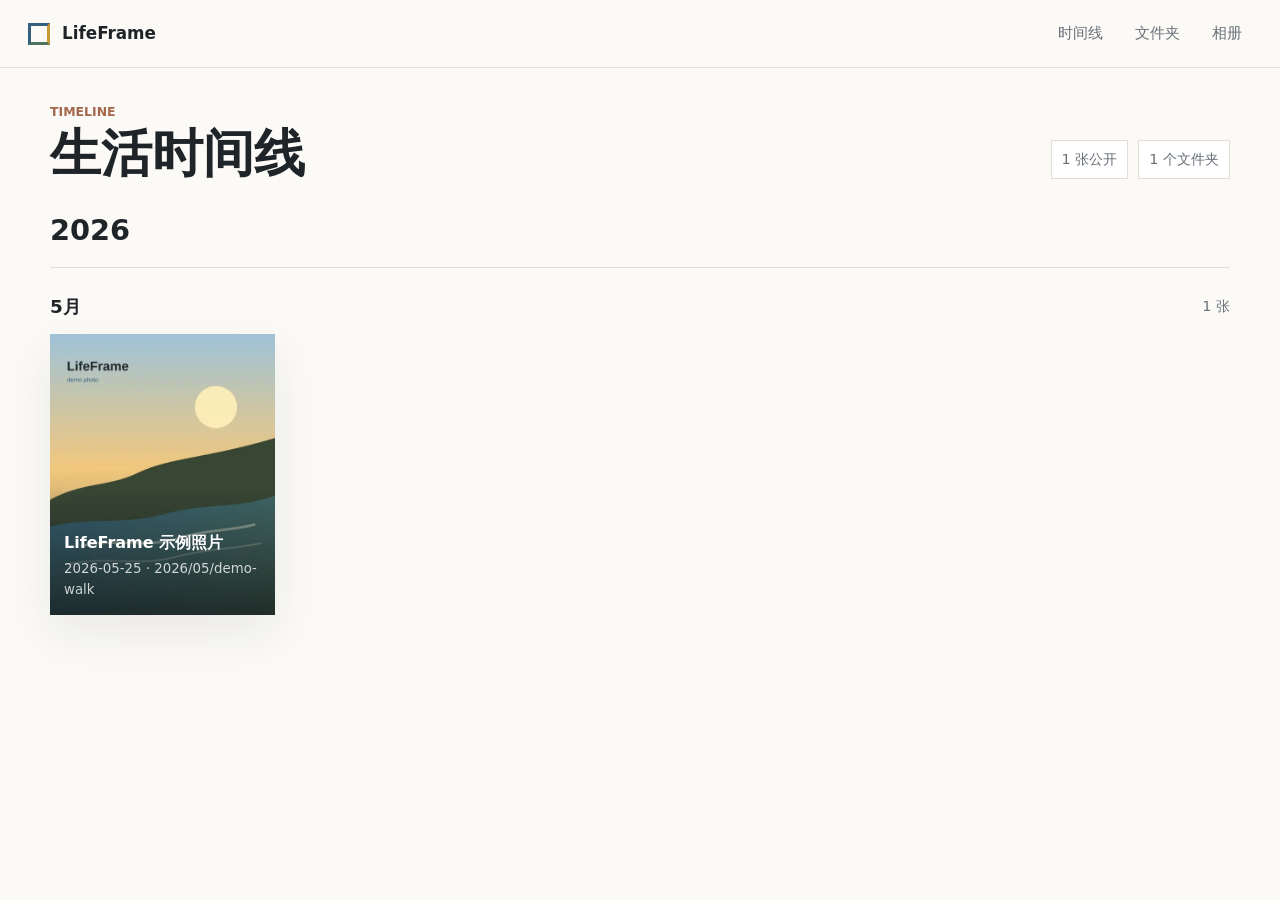
==== index.html @ ef56c811 "deploy: Zy-Tolearn/my-life-frame@ffb9ec432729b1dc6c2870d56d24f0f19c118aeb" ====
<!DOCTYPE html><html lang="zh-CN"> <head><meta charset="UTF-8"><meta name="viewport" content="width=device-width, initial-scale=1.0"><meta name="description" content="LifeFrame personal gallery"><title>LifeFrame · 时间线</title><link rel="stylesheet" href="/styles/global.css"></head> <body> <header class="app-header"> <a class="brand" href="/"> <span class="brand-mark" aria-hidden="true"></span> <span>LifeFrame</span> </a> <nav aria-label="主导航"> <a href="/">时间线</a> <a href="/folders/">文件夹</a> <a href="/albums/">相册</a> </nav> </header> <main>  <section class="toolbar"> <div> <p class="eyebrow">Timeline</p> <h1>生活时间线</h1> </div> <div class="stats" aria-label="图库统计"> <span>1 张公开</span> <span>1 个文件夹</span> </div> </section> <div class="timeline"> <section class="year-section"> <h2>2026</h2> <section class="month-section"> <div class="month-heading"> <h3>5月</h3> <span>1 张</span> </div> <div class="photo-grid"> <a class="photo-tile" href="/photos/2026-05-demo-walk-lifeframe-demo-2d6254af/" aria-label="LifeFrame 示例照片"> <img src="/generated/thumbs/2026-05-demo-walk-lifeframe-demo-2d6254af.webp" alt="LifeFrame 示例照片" loading="lazy" width="480"> <span class="photo-caption"> <strong>LifeFrame 示例照片</strong> <small>2026-05-25 · 2026/05/demo-walk</small> </span> </a> </div> </section> </section> </div> </main> </body></html>
---- styles/global.css ----
:root {
  color-scheme: light;
  --paper: #fbfaf7;
  --surface: #ffffff;
  --ink: #1f2428;
  --muted: #687078;
  --line: #e2ded7;
  --blue: #315f7d;
  --green: #4f735d;
  --clay: #a6684c;
  --gold: #c89a35;
  --shadow: 0 18px 45px rgba(31, 36, 40, 0.08);
}

* {
  box-sizing: border-box;
}

body {
  margin: 0;
  min-height: 100vh;
  background: var(--paper);
  color: var(--ink);
  font-family: Inter, "Noto Sans SC", "Microsoft YaHei", system-ui, sans-serif;
  line-height: 1.6;
}

a {
  color: inherit;
  text-decoration: none;
}

img {
  display: block;
  max-width: 100%;
}

.app-header {
  position: sticky;
  top: 0;
  z-index: 10;
  display: flex;
  align-items: center;
  justify-content: space-between;
  gap: 20px;
  min-height: 68px;
  padding: 0 28px;
  border-bottom: 1px solid rgba(226, 222, 215, 0.84);
  background: rgba(251, 250, 247, 0.9);
  backdrop-filter: blur(16px);
}

.brand,
.app-header nav {
  display: flex;
  align-items: center;
  gap: 12px;
}

.brand {
  font-weight: 760;
  font-size: 1.05rem;
}

.brand-mark {
  width: 22px;
  height: 22px;
  border: 3px solid var(--blue);
  border-right-color: var(--gold);
  border-bottom-color: var(--green);
}

.app-header nav a {
  padding: 8px 10px;
  color: var(--muted);
  font-size: 0.94rem;
}

.app-header nav a:hover,
.text-link:hover {
  color: var(--blue);
}

main {
  width: min(1180px, calc(100% - 36px));
  margin: 0 auto;
  padding: 34px 0 70px;
}

.toolbar {
  display: flex;
  align-items: end;
  justify-content: space-between;
  gap: 24px;
  margin-bottom: 28px;
}

.eyebrow {
  margin: 0 0 6px;
  color: var(--clay);
  font-size: 0.78rem;
  font-weight: 760;
  text-transform: uppercase;
}

h1,
h2,
h3,
p {
  margin-top: 0;
}

h1 {
  margin-bottom: 0;
  font-size: clamp(2rem, 4vw, 4.8rem);
  line-height: 1;
  letter-spacing: 0;
}

h2 {
  font-size: 1.8rem;
}

h3 {
  font-size: 1.15rem;
}

.stats {
  display: flex;
  gap: 10px;
  flex-wrap: wrap;
  justify-content: flex-end;
}

.stats span,
.tags span {
  border: 1px solid var(--line);
  background: var(--surface);
  padding: 7px 10px;
  color: var(--muted);
  font-size: 0.9rem;
}

.timeline {
  display: grid;
  gap: 40px;
}

.year-section > h2 {
  padding-bottom: 14px;
  border-bottom: 1px solid var(--line);
}

.month-section {
  margin-top: 22px;
}

.month-heading {
  display: flex;
  align-items: center;
  justify-content: space-between;
  gap: 16px;
  margin-bottom: 12px;
}

.month-heading h3 {
  margin: 0;
}

.month-heading span {
  color: var(--muted);
  font-size: 0.9rem;
}

.photo-grid {
  display: grid;
  grid-template-columns: repeat(auto-fill, minmax(220px, 1fr));
  gap: 14px;
}

.photo-tile {
  position: relative;
  overflow: hidden;
  min-height: 260px;
  background: var(--surface);
  box-shadow: var(--shadow);
}

.photo-tile img {
  width: 100%;
  height: 100%;
  aspect-ratio: 4 / 5;
  object-fit: cover;
  transition: transform 180ms ease;
}

.photo-tile:hover img {
  transform: scale(1.025);
}

.photo-caption {
  position: absolute;
  inset: auto 0 0;
  display: grid;
  gap: 2px;
  padding: 42px 14px 14px;
  color: #fff;
  background: linear-gradient(180deg, rgba(0, 0, 0, 0), rgba(14, 18, 22, 0.7));
}

.photo-caption small {
  color: rgba(255, 255, 255, 0.78);
}

.folder-grid {
  display: grid;
  grid-template-columns: repeat(auto-fill, minmax(240px, 1fr));
  gap: 16px;
}

.folder-card {
  overflow: hidden;
  display: grid;
  min-height: 210px;
  background: var(--surface);
  box-shadow: var(--shadow);
}

.folder-card img {
  width: 100%;
  height: 150px;
  object-fit: cover;
}

.folder-card span {
  display: grid;
  gap: 3px;
  padding: 14px;
}

.folder-card small {
  color: var(--muted);
}

.photo-detail {
  display: grid;
  grid-template-columns: minmax(0, 1fr) minmax(280px, 360px);
  gap: 28px;
  align-items: start;
}

.photo-stage {
  background: #111;
  box-shadow: var(--shadow);
}

.photo-stage img {
  width: 100%;
  max-height: calc(100vh - 120px);
  object-fit: contain;
}

.photo-meta {
  position: sticky;
  top: 94px;
  display: grid;
  gap: 18px;
  padding: 22px 0;
}

.photo-meta h1 {
  font-size: 2rem;
  line-height: 1.1;
}

.note {
  color: var(--ink);
  font-size: 1.05rem;
}

.intro-note {
  max-width: 680px;
  margin: 16px 0 0;
  color: var(--muted);
}

dl {
  display: grid;
  gap: 16px;
  margin: 0;
}

dt {
  color: var(--muted);
  font-size: 0.82rem;
}

dd {
  margin: 3px 0 0;
}

.tags {
  display: flex;
  flex-wrap: wrap;
  gap: 8px;
}

.text-link {
  color: var(--muted);
  font-weight: 680;
}

.empty-state {
  padding: 52px 0;
  border-top: 1px solid var(--line);
  color: var(--muted);
}

.empty-state h2 {
  color: var(--ink);
}

@media (max-width: 760px) {
  .app-header {
    align-items: flex-start;
    flex-direction: column;
    padding: 14px 18px;
  }

  main {
    width: min(100% - 24px, 1180px);
    padding-top: 24px;
  }

  .toolbar,
  .photo-detail {
    display: grid;
  }

  h1 {
    font-size: 2.25rem;
  }

  .photo-grid {
    grid-template-columns: repeat(2, minmax(0, 1fr));
    gap: 10px;
  }

  .photo-tile {
    min-height: 190px;
  }

  .photo-meta {
    position: static;
  }
}
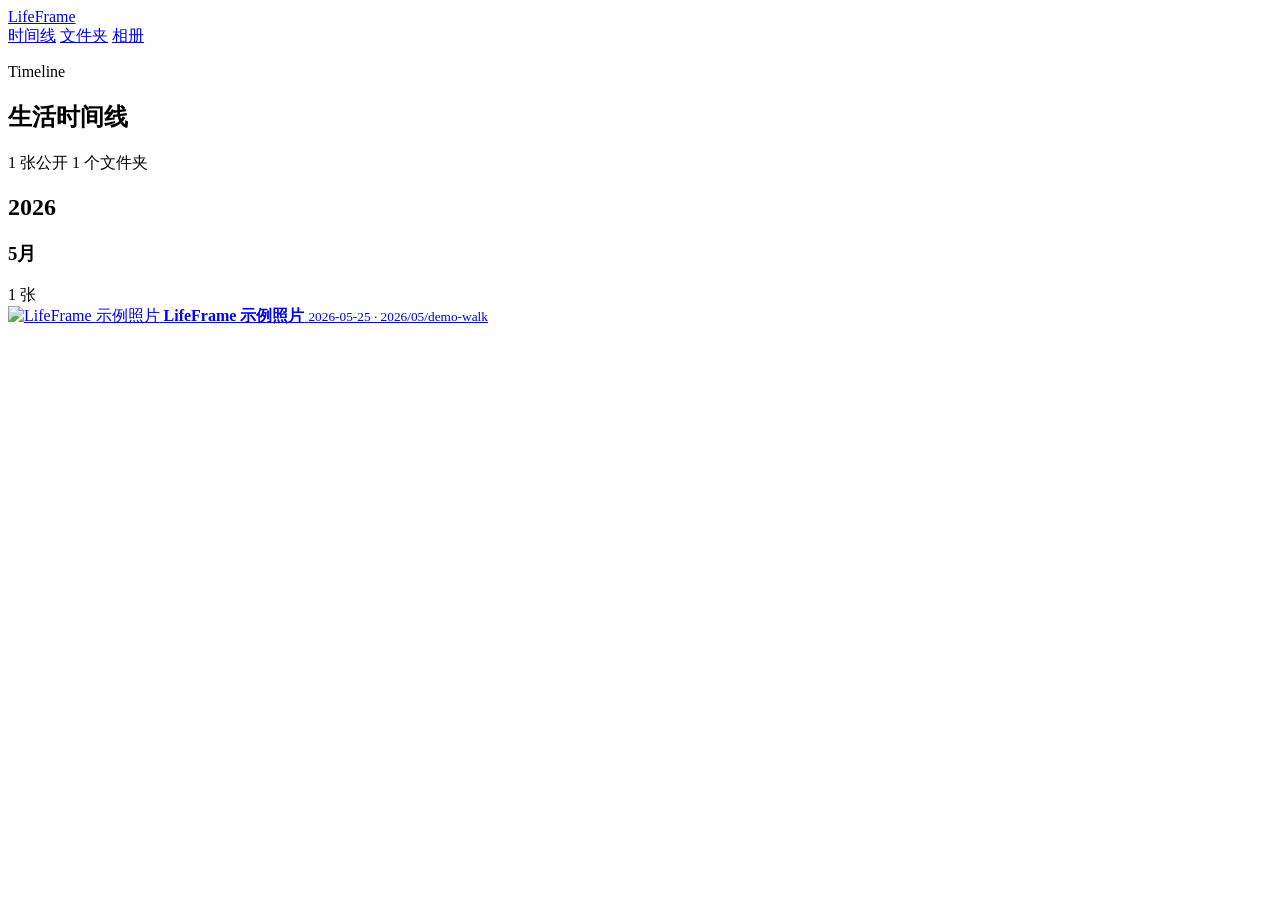
==== commit 661a937f: "deploy: Zy-Tolearn/my-life-frame@c5708a6a362dea88448c0b21f30b4bd6b3f8363a" ====
--- a/index.html
+++ b/index.html
@@ -1 +1 @@
-<!DOCTYPE html><html lang="zh-CN"> <head><meta charset="UTF-8"><meta name="viewport" content="width=device-width, initial-scale=1.0"><meta name="description" content="LifeFrame personal gallery"><title>LifeFrame · 时间线</title><link rel="stylesheet" href="/styles/global.css"></head> <body> <header class="app-header"> <a class="brand" href="/"> <span class="brand-mark" aria-hidden="true"></span> <span>LifeFrame</span> </a> <nav aria-label="主导航"> <a href="/">时间线</a> <a href="/folders/">文件夹</a> <a href="/albums/">相册</a> </nav> </header> <main>  <section class="toolbar"> <div> <p class="eyebrow">Timeline</p> <h1>生活时间线</h1> </div> <div class="stats" aria-label="图库统计"> <span>1 张公开</span> <span>1 个文件夹</span> </div> </section> <div class="timeline"> <section class="year-section"> <h2>2026</h2> <section class="month-section"> <div class="month-heading"> <h3>5月</h3> <span>1 张</span> </div> <div class="photo-grid"> <a class="photo-tile" href="/photos/2026-05-demo-walk-lifeframe-demo-2d6254af/" aria-label="LifeFrame 示例照片"> <img src="/generated/thumbs/2026-05-demo-walk-lifeframe-demo-2d6254af.webp" alt="LifeFrame 示例照片" loading="lazy" width="480"> <span class="photo-caption"> <strong>LifeFrame 示例照片</strong> <small>2026-05-25 · 2026/05/demo-walk</small> </span> </a> </div> </section> </section> </div> </main> </body></html>+<!DOCTYPE html><html lang="zh-CN"> <head><meta charset="UTF-8"><meta name="viewport" content="width=device-width, initial-scale=1.0"><meta name="description" content="LifeFrame personal gallery"><title>LifeFrame · 时间线</title><link rel="stylesheet" href="/my-life-frame-site/styles/global.css"></head> <body> <header class="app-header"> <a class="brand" href="/"> <span class="brand-mark" aria-hidden="true"></span> <span>LifeFrame</span> </a> <nav aria-label="主导航"> <a href="/">时间线</a> <a href="/folders/">文件夹</a> <a href="/albums/">相册</a> </nav> </header> <main>  <section class="toolbar"> <div> <p class="eyebrow">Timeline</p> <h1>生活时间线</h1> </div> <div class="stats" aria-label="图库统计"> <span>1 张公开</span> <span>1 个文件夹</span> </div> </section> <div class="timeline"> <section class="year-section"> <h2>2026</h2> <section class="month-section"> <div class="month-heading"> <h3>5月</h3> <span>1 张</span> </div> <div class="photo-grid"> <a class="photo-tile" href="/my-life-frame-site/photos/2026-05-demo-walk-lifeframe-demo-2d6254af/" aria-label="LifeFrame 示例照片"> <img src="/my-life-frame-site/generated/thumbs/2026-05-demo-walk-lifeframe-demo-2d6254af.webp" alt="LifeFrame 示例照片" loading="lazy" width="480"> <span class="photo-caption"> <strong>LifeFrame 示例照片</strong> <small>2026-05-25 · 2026/05/demo-walk</small> </span> </a> </div> </section> </section> </div> </main> </body></html>
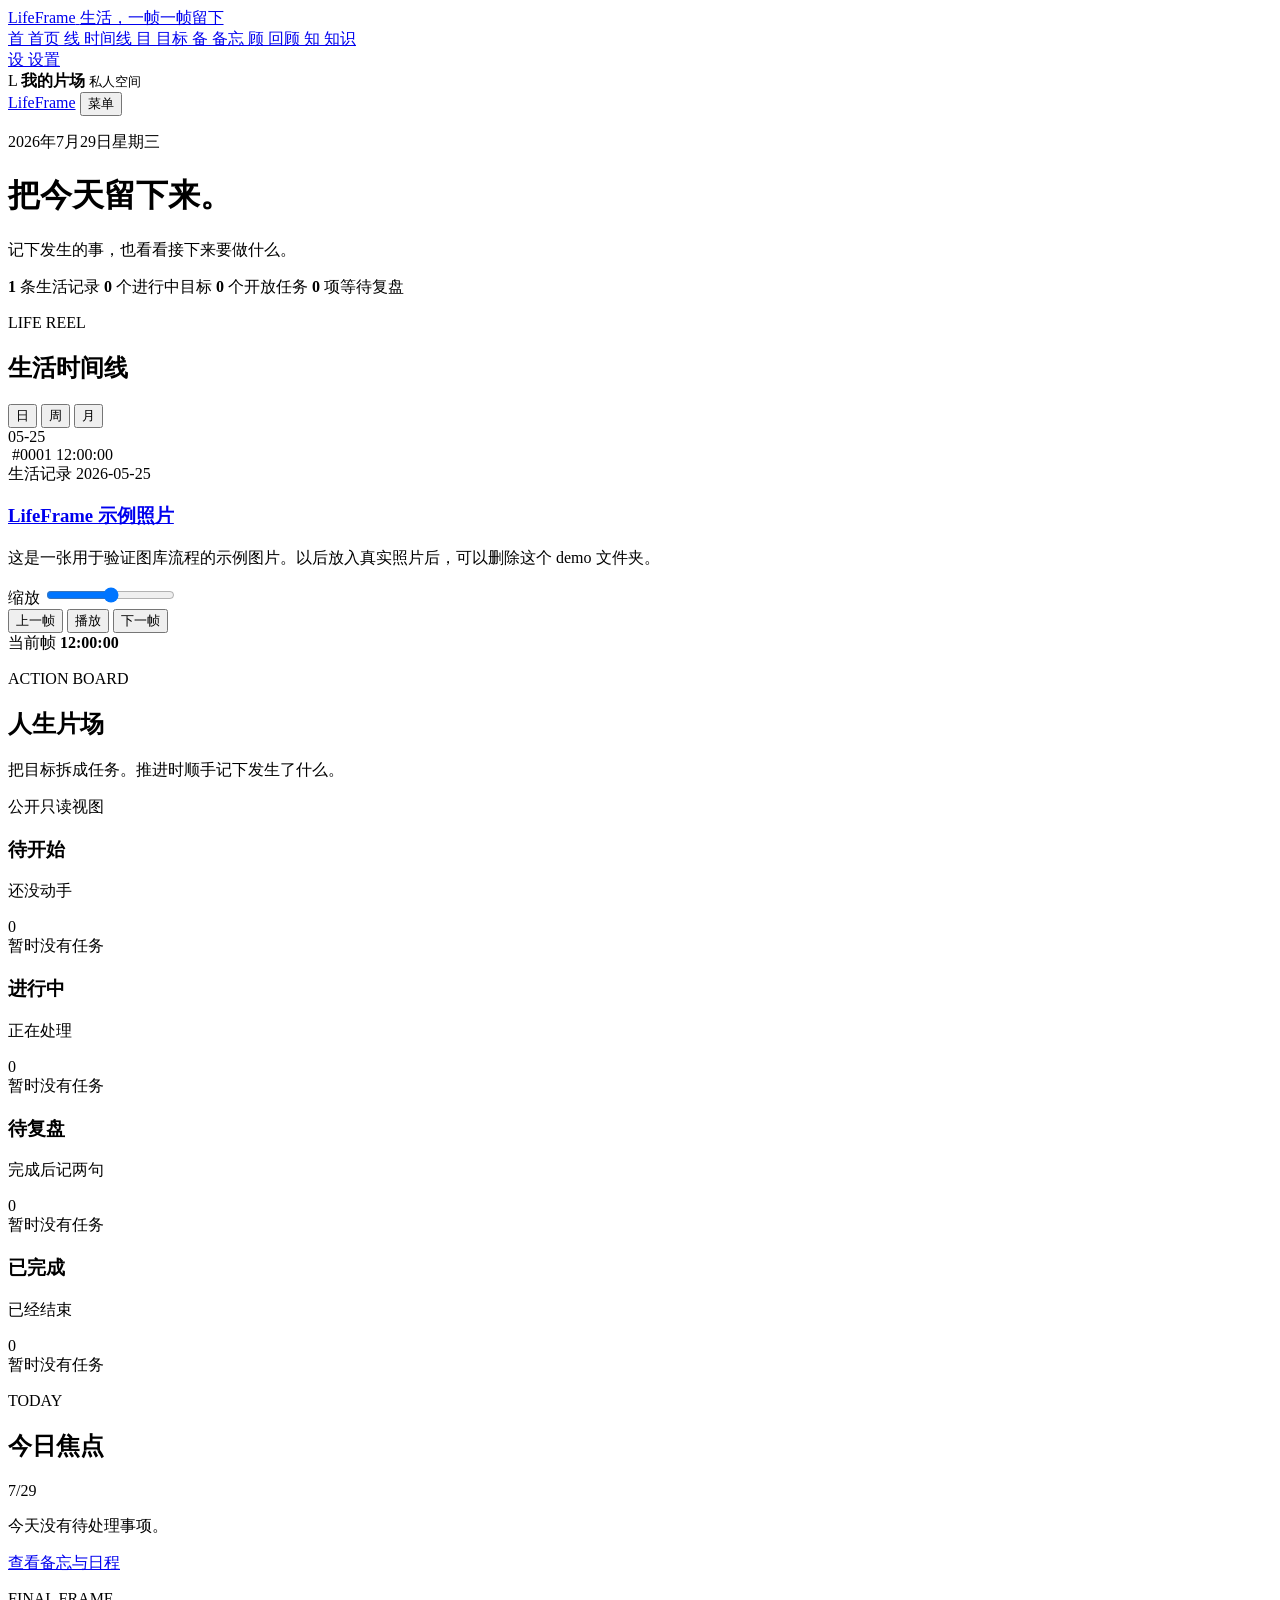
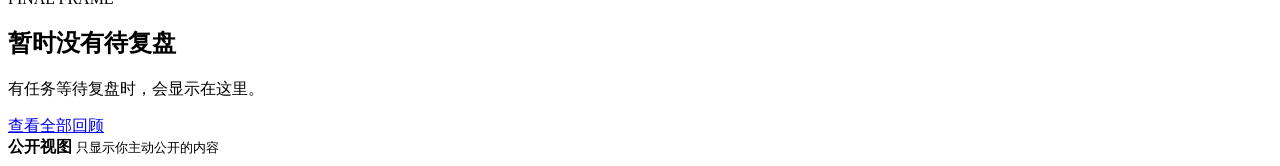
==== commit d7c120a7: "deploy: Zy-Tolearn/my-life-frame@0f57e874fee82a23d72475ffa80b934bce799be2" ====
--- a/index.html
+++ b/index.html
@@ -1 +1,3 @@
-<!DOCTYPE html><html lang="zh-CN"> <head><meta charset="UTF-8"><meta name="viewport" content="width=device-width, initial-scale=1.0"><meta name="description" content="LifeFrame personal gallery"><title>LifeFrame · 时间线</title><link rel="stylesheet" href="/my-life-frame-site/styles/global.css"></head> <body> <header class="app-header"> <a class="brand" href="/"> <span class="brand-mark" aria-hidden="true"></span> <span>LifeFrame</span> </a> <nav aria-label="主导航"> <a href="/">时间线</a> <a href="/folders/">文件夹</a> <a href="/albums/">相册</a> </nav> </header> <main>  <section class="toolbar"> <div> <p class="eyebrow">Timeline</p> <h1>生活时间线</h1> </div> <div class="stats" aria-label="图库统计"> <span>1 张公开</span> <span>1 个文件夹</span> </div> </section> <div class="timeline"> <section class="year-section"> <h2>2026</h2> <section class="month-section"> <div class="month-heading"> <h3>5月</h3> <span>1 张</span> </div> <div class="photo-grid"> <a class="photo-tile" href="/my-life-frame-site/photos/2026-05-demo-walk-lifeframe-demo-2d6254af/" aria-label="LifeFrame 示例照片"> <img src="/my-life-frame-site/generated/thumbs/2026-05-demo-walk-lifeframe-demo-2d6254af.webp" alt="LifeFrame 示例照片" loading="lazy" width="480"> <span class="photo-caption"> <strong>LifeFrame 示例照片</strong> <small>2026-05-25 · 2026/05/demo-walk</small> </span> </a> </div> </section> </section> </div> </main> </body></html>+<!DOCTYPE html><html lang="zh-CN"> <head><meta charset="UTF-8"><meta name="viewport" content="width=device-width, initial-scale=1.0"><meta name="description" content="把生活保存成帧，把目标推进成故事。"><meta name="theme-color" content="#f3efe5"><title>LifeFrame · 我的生活片场</title><link rel="icon" href="data:image/svg+xml,%3Csvg xmlns='http://www.w3.org/2000/svg' viewBox='0 0 64 64'%3E%3Crect width='64' height='64' rx='6' fill='%231b1a17'/%3E%3Ctext x='32' y='40' text-anchor='middle' font-family='serif' font-size='28' fill='%23fffdf8'%3ELF%3C/text%3E%3C/svg%3E"><link rel="stylesheet" href="/my-life-frame-site/styles/global.css"></head> <body> <div class="app-shell"> <aside class="app-sidebar" aria-label="LifeFrame 主导航"> <a class="brand" href="/my-life-frame-site/" aria-label="LifeFrame 首页"> <span class="brand-word">LifeFrame</span> <span class="brand-subtitle">生活，一帧一帧留下</span> </a> <nav class="main-nav"> <a href="/my-life-frame-site/" class="nav-item active" aria-current="page"> <span class="nav-glyph" aria-hidden="true">首</span> <span>首页</span> </a><a href="/my-life-frame-site/timeline/" class="nav-item"> <span class="nav-glyph" aria-hidden="true">线</span> <span>时间线</span> </a><a href="/my-life-frame-site/goals/" class="nav-item"> <span class="nav-glyph" aria-hidden="true">目</span> <span>目标</span> </a><a href="/my-life-frame-site/memos/" class="nav-item"> <span class="nav-glyph" aria-hidden="true">备</span> <span>备忘</span> </a><a href="/my-life-frame-site/reviews/" class="nav-item"> <span class="nav-glyph" aria-hidden="true">顾</span> <span>回顾</span> </a><a href="/my-life-frame-site/knowledge/" class="nav-item"> <span class="nav-glyph" aria-hidden="true">知</span> <span>知识</span> </a> </nav> <div class="sidebar-footer"> <a class="nav-item muted" href="/my-life-frame-site/settings/"> <span class="nav-glyph" aria-hidden="true">设</span> <span>设置</span> </a> <div class="profile-chip"> <span class="profile-avatar" aria-hidden="true">L</span> <span> <strong>我的片场</strong> <small>私人空间</small> </span> </div> </div> </aside> <header class="mobile-header"> <a class="mobile-brand" href="/my-life-frame-site/">LifeFrame</a> <button class="mobile-menu-button" type="button" aria-expanded="false" aria-controls="mobile-nav">
+菜单
+</button> <nav id="mobile-nav" class="mobile-nav" hidden> <a href="/my-life-frame-site/" aria-current="page"> 首页 </a><a href="/my-life-frame-site/timeline/"> 时间线 </a><a href="/my-life-frame-site/goals/"> 目标 </a><a href="/my-life-frame-site/memos/"> 备忘 </a><a href="/my-life-frame-site/reviews/"> 回顾 </a><a href="/my-life-frame-site/knowledge/"> 知识 </a> </nav> </header> <main class="app-main full-width">  <div class="dashboard-shell"> <div class="dashboard-content"> <header class="dashboard-header"> <div> <p class="dashboard-date">2026年7月29日星期三</p> <h1>把今天留下来。</h1> <p>记下发生的事，也看看接下来要做什么。</p> </div>  </header> <div class="dashboard-stats" aria-label="LifeFrame 概览"> <span><strong>1</strong> 条生活记录</span> <span><strong>0</strong> 个进行中目标</span> <span><strong>0</strong> 个开放任务</span> <span><strong>0</strong> 项等待复盘</span> </div> <section class="film-timeline compact" id="timeline-8pt5pdl" aria-labelledby="timeline-8pt5pdl-title"> <header class="section-heading film-heading"> <div> <p class="section-kicker">LIFE REEL</p> <h2 id="timeline-8pt5pdl-title">生活时间线</h2> </div> <div class="timeline-scale" role="group" aria-label="时间线粒度"> <button type="button" data-scale="day">日</button> <button type="button" data-scale="week">周</button> <button type="button" class="active" data-scale="month" aria-pressed="true">月</button> </div> </header> <div class="film-shell" data-scale="month"> <div class="film-ruler" aria-hidden="true"> <span>05-25</span> </div> <div class="sprocket-strip top" aria-hidden="true"></div> <div class="film-viewport" tabindex="0"> <div class="film-track"> <article class="frame-card frame-record" data-frame-id="life-record-01K1A0P7YF8WQ2M3N4R5T6V7X8" data-frame-type="record" data-frame-date="2026-05-25" data-frame-search="生活记录 lifeframe 示例照片 这是一张用于验证图库流程的示例图片。以后放入真实照片后，可以删除这个 demo 文件夹。" data-index="0" tabindex="0" aria-label="生活记录：LifeFrame 示例照片"> <div class="frame-visual"> <img src="/my-life-frame-site/generated/thumbs/2026-05-demo-walk-lifeframe-demo-2d6254af.webp" alt="" loading="eager"> <span class="frame-number">#0001</span> <span class="frame-timecode">12:00:00</span> </div> <div class="frame-copy"> <div class="frame-meta"> <span>生活记录</span> <time datetime="2026-05-25">2026-05-25</time> </div> <h3><a href="/my-life-frame-site/records/life-record-01K1A0P7YF8WQ2M3N4R5T6V7X8/">LifeFrame 示例照片</a></h3> <p>这是一张用于验证图库流程的示例图片。以后放入真实照片后，可以删除这个 demo 文件夹。</p> </div> </article> </div> <div class="playhead" aria-hidden="true"> <span></span> </div> </div> <div class="sprocket-strip bottom" aria-hidden="true"></div> <footer class="film-controls"> <div class="zoom-control"> <span>缩放</span> <input type="range" min="0" max="2" step="1" value="1" aria-label="时间线缩放"> </div> <div class="playback-controls" role="group" aria-label="时间线播放"> <button type="button" data-action="previous" aria-label="上一帧">上一帧</button> <button type="button" class="play-button" data-action="play" aria-label="播放时间线">播放</button> <button type="button" data-action="next" aria-label="下一帧">下一帧</button> </div> <div class="current-time"> <span>当前帧</span> <strong>12:00:00</strong> </div> </footer> </div> </section> <script type="module">function y(t){if(!(t instanceof HTMLElement)||t.dataset.ready==="true")return;t.dataset.ready="true";const f=t.querySelector(".film-shell"),o=t.querySelector(".film-viewport"),c=[...t.querySelectorAll(".frame-card")],u=t.querySelector(".current-time strong"),s=t.querySelector('[data-action="play"]');let l=0,d;if(!(f instanceof HTMLElement)||!(o instanceof HTMLElement)||c.length===0)return;const n=(e,i=!0)=>{l=(e+c.length)%c.length,c.forEach((r,m)=>{r.classList.toggle("active",m===l),r.setAttribute("aria-current",m===l?"true":"false")});const a=c[l];if(u&&(u.textContent=a.querySelector(".frame-timecode")?.textContent||"00:00:00"),i&&a instanceof HTMLElement){const r=a.offsetLeft-Math.max(16,(o.clientWidth-a.offsetWidth)/2);o.scrollTo({left:r,behavior:"smooth"})}};c.forEach((e,i)=>{e.addEventListener("click",()=>n(i,!1)),e.addEventListener("focus",()=>n(i,!1))}),t.querySelector('[data-action="previous"]')?.addEventListener("click",()=>n(l-1)),t.querySelector('[data-action="next"]')?.addEventListener("click",()=>n(l+1)),s?.addEventListener("click",()=>{d?(window.clearInterval(d),d=void 0,s.textContent="播放",s.setAttribute("aria-label","播放时间线")):(s.textContent="暂停",s.setAttribute("aria-label","暂停时间线"),d=window.setInterval(()=>n(l+1),2200))}),t.querySelectorAll("[data-scale]").forEach(e=>{e.addEventListener("click",()=>{const i=e.getAttribute("data-scale")||"month";f.dataset.scale=i,t.querySelectorAll("[data-scale]").forEach(a=>{const r=a===e;a.classList.toggle("active",r),a.setAttribute("aria-pressed",String(r))})})}),t.querySelector('input[type="range"]')?.addEventListener("input",e=>{if(!(e.target instanceof HTMLInputElement))return;const a=["day","week","month"][Number(e.target.value)]||"week";f.dataset.scale=a}),o.addEventListener("keydown",e=>{e.key==="ArrowRight"&&n(l+1),e.key==="ArrowLeft"&&n(l-1)}),n(0,!1)}document.querySelectorAll(".film-timeline").forEach(y);document.addEventListener("astro:page-load",()=>{document.querySelectorAll(".film-timeline").forEach(y)});</script> <section class="life-stage" aria-labelledby="life-stage-title" data-editable="false"> <header class="section-heading stage-heading"> <div> <p class="section-kicker">ACTION BOARD</p> <h2 id="life-stage-title">人生片场</h2> <p>把目标拆成任务。推进时顺手记下发生了什么。</p> </div> <span class="local-state">公开只读视图</span> </header> <div class="kanban-board"> <section class="kanban-column status-pending" data-status="pending"> <header> <div> <h3>待开始</h3> <p>还没动手</p> </div> <span class="task-count">0</span> </header> <div class="task-list" data-dropzone>  <div class="column-empty">暂时没有任务</div> </div> </section><section class="kanban-column status-active" data-status="active"> <header> <div> <h3>进行中</h3> <p>正在处理</p> </div> <span class="task-count">0</span> </header> <div class="task-list" data-dropzone>  <div class="column-empty">暂时没有任务</div> </div> </section><section class="kanban-column status-review" data-status="review"> <header> <div> <h3>待复盘</h3> <p>完成后记两句</p> </div> <span class="task-count">0</span> </header> <div class="task-list" data-dropzone>  <div class="column-empty">暂时没有任务</div> </div> </section><section class="kanban-column status-completed" data-status="completed"> <header> <div> <h3>已完成</h3> <p>已经结束</p> </div> <span class="task-count">0</span> </header> <div class="task-list" data-dropzone>  <div class="column-empty">暂时没有任务</div> </div> </section> </div> </section>  </div> <aside class="context-rail" aria-label="今日上下文"> <section class="rail-card today-card"> <header> <div> <p class="section-kicker">TODAY</p> <h2>今日焦点</h2> </div> <time datetime="2026-07-29T06:58:28.828Z"> 7/29 </time> </header> <p class="rail-empty">今天没有待处理事项。</p> <a class="text-action" href="/my-life-frame-site/memos/">查看备忘与日程</a> </section> <section class="rail-card reflection-card" id="task-inspector"> <p class="section-kicker">FINAL FRAME</p>  <h2>暂时没有待复盘</h2> <p>有任务等待复盘时，会显示在这里。</p> <a class="secondary-action" href="/my-life-frame-site/reviews/">查看全部回顾</a>  </section> <section class="rail-card build-card"> <span class="scope-dot public"></span> <div> <strong>公开视图</strong> <small> 只显示你主动公开的内容 </small> </div> </section> </aside> <script type="module">const o=document.querySelector("#task-inspector"),c=o instanceof HTMLElement?o.innerHTML:"",n=(i,t,e)=>{const r=document.createElement(i);return t&&(r.className=t),r.textContent=e,r};window.addEventListener("lifeframe:taskselect",i=>{if(!(i instanceof CustomEvent)||!(o instanceof HTMLElement))return;const t=i.detail||{},e=n("button","primary-action","收起详情");e.setAttribute("type","button"),e.addEventListener("click",()=>{o.innerHTML=c}),o.replaceChildren(n("p","section-kicker","SELECTED SHOT"),n("span","taped-note",`${t.priority||"P1"} · ${t.goal||"独立任务"}`),n("h2","",t.title||"任务详情"),n("p","",t.body||"这项任务暂时没有补充说明。"),e)});</script> </div>  </main> </div> <div class="toast-region" aria-live="polite" aria-atomic="true"></div> <script type="module">const n=document.querySelector(".mobile-menu-button"),i=document.querySelector("#mobile-nav");n?.addEventListener("click",()=>{const e=n.getAttribute("aria-expanded")==="true";n.setAttribute("aria-expanded",String(!e)),i instanceof HTMLElement&&(i.hidden=e)});window.addEventListener("lifeframe:toast",e=>{const o=document.querySelector(".toast-region");if(!(o instanceof HTMLElement)||!(e instanceof CustomEvent))return;const t=document.createElement("div");t.className="toast",t.textContent=String(e.detail?.message||"操作已完成"),o.append(t),window.setTimeout(()=>t.remove(),2800)});</script> </body> </html>
